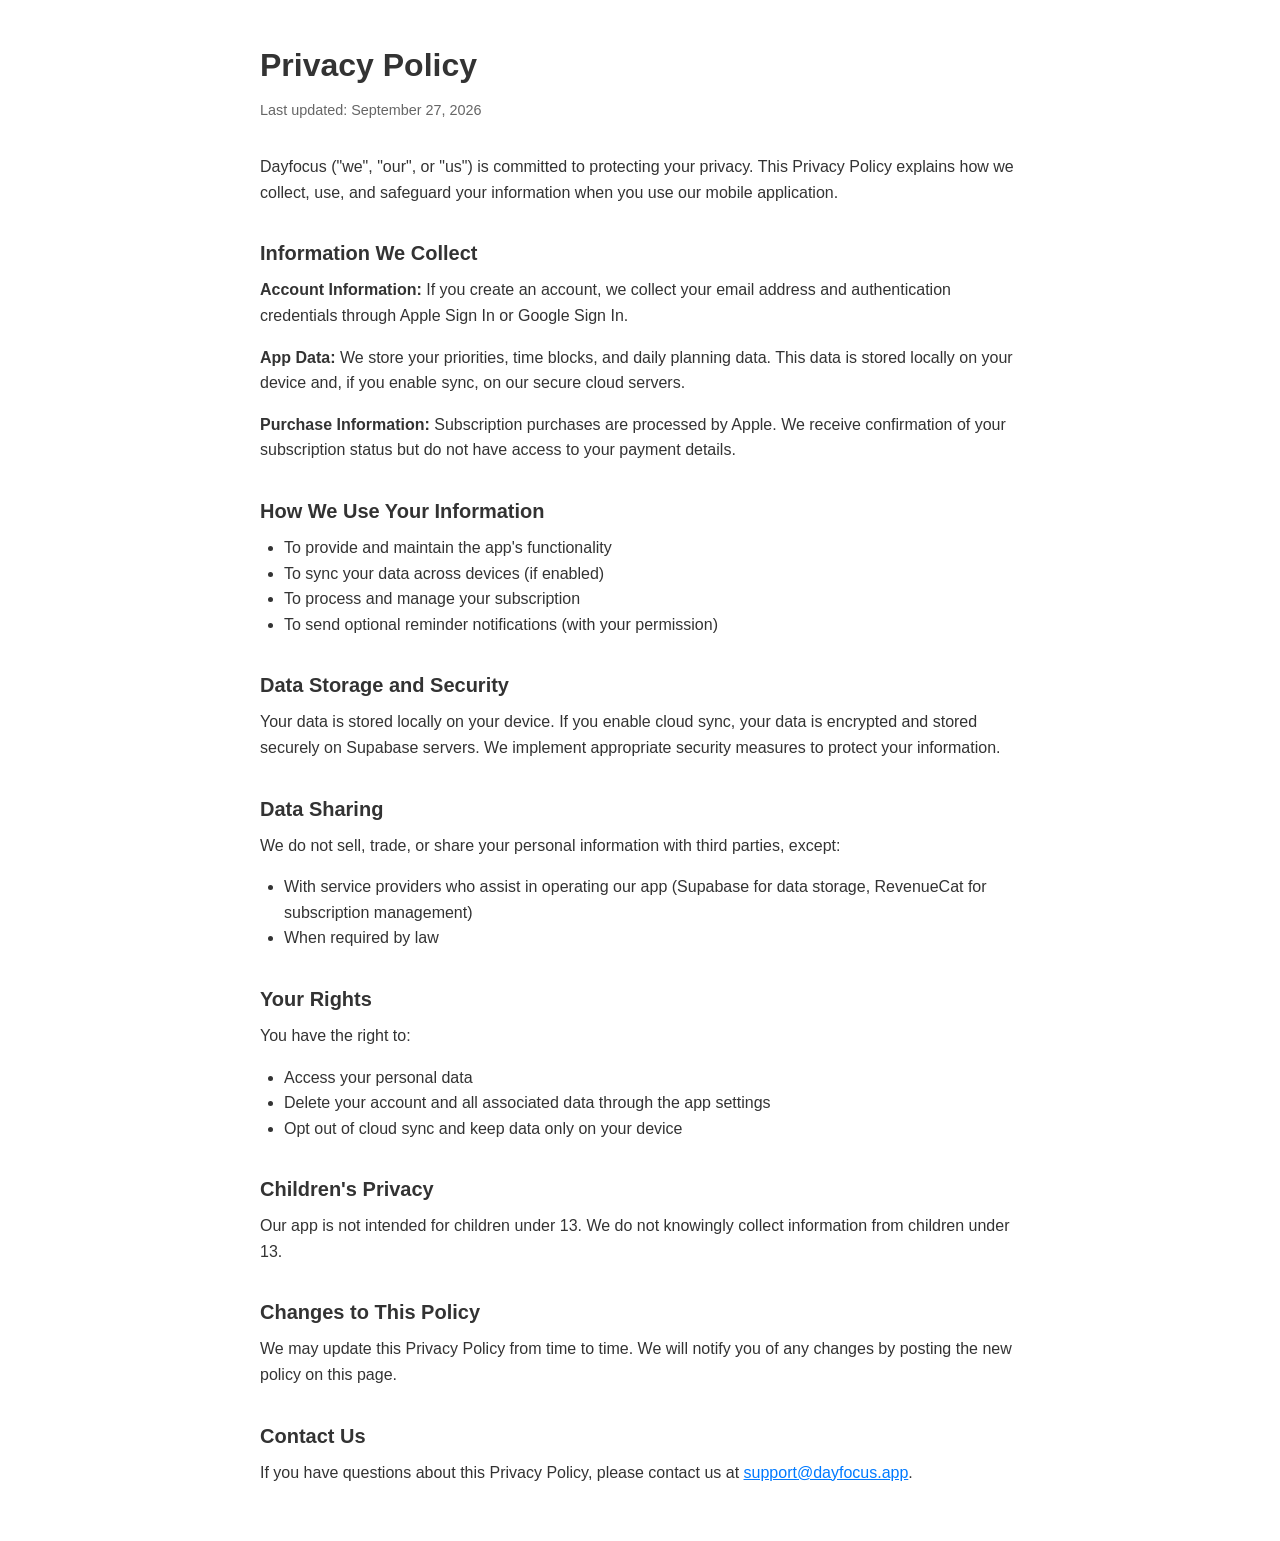
==== privacy.html @ 693f1d86 "Initial commit: privacy and terms pages" ====
<!DOCTYPE html>
<html lang="en">
<head>
  <meta charset="UTF-8">
  <meta name="viewport" content="width=device-width, initial-scale=1.0">
  <title>Privacy Policy - Dayfocus</title>
  <style>
    * { box-sizing: border-box; margin: 0; padding: 0; }
    body { font-family: -apple-system, BlinkMacSystemFont, 'Segoe UI', Roboto, sans-serif; line-height: 1.6; color: #333; max-width: 800px; margin: 0 auto; padding: 40px 20px; }
    h1 { font-size: 2rem; margin-bottom: 0.5rem; }
    h2 { font-size: 1.25rem; margin-top: 2rem; margin-bottom: 0.5rem; }
    p, ul { margin-bottom: 1rem; }
    ul { padding-left: 1.5rem; }
    .updated { color: #666; font-size: 0.9rem; margin-bottom: 2rem; }
    a { color: #007AFF; }
  </style>
</head>
<body>
  <h1>Privacy Policy</h1>
  <p class="updated">Last updated: September 27, 2026</p>

  <p>Dayfocus ("we", "our", or "us") is committed to protecting your privacy. This Privacy Policy explains how we collect, use, and safeguard your information when you use our mobile application.</p>

  <h2>Information We Collect</h2>
  <p><strong>Account Information:</strong> If you create an account, we collect your email address and authentication credentials through Apple Sign In or Google Sign In.</p>
  <p><strong>App Data:</strong> We store your priorities, time blocks, and daily planning data. This data is stored locally on your device and, if you enable sync, on our secure cloud servers.</p>
  <p><strong>Purchase Information:</strong> Subscription purchases are processed by Apple. We receive confirmation of your subscription status but do not have access to your payment details.</p>

  <h2>How We Use Your Information</h2>
  <ul>
    <li>To provide and maintain the app's functionality</li>
    <li>To sync your data across devices (if enabled)</li>
    <li>To process and manage your subscription</li>
    <li>To send optional reminder notifications (with your permission)</li>
  </ul>

  <h2>Data Storage and Security</h2>
  <p>Your data is stored locally on your device. If you enable cloud sync, your data is encrypted and stored securely on Supabase servers. We implement appropriate security measures to protect your information.</p>

  <h2>Data Sharing</h2>
  <p>We do not sell, trade, or share your personal information with third parties, except:</p>
  <ul>
    <li>With service providers who assist in operating our app (Supabase for data storage, RevenueCat for subscription management)</li>
    <li>When required by law</li>
  </ul>

  <h2>Your Rights</h2>
  <p>You have the right to:</p>
  <ul>
    <li>Access your personal data</li>
    <li>Delete your account and all associated data through the app settings</li>
    <li>Opt out of cloud sync and keep data only on your device</li>
  </ul>

  <h2>Children's Privacy</h2>
  <p>Our app is not intended for children under 13. We do not knowingly collect information from children under 13.</p>

  <h2>Changes to This Policy</h2>
  <p>We may update this Privacy Policy from time to time. We will notify you of any changes by posting the new policy on this page.</p>

  <h2>Contact Us</h2>
  <p>If you have questions about this Privacy Policy, please contact us at <a href="mailto:support@dayfocus.app">support@dayfocus.app</a>.</p>
</body>
</html>
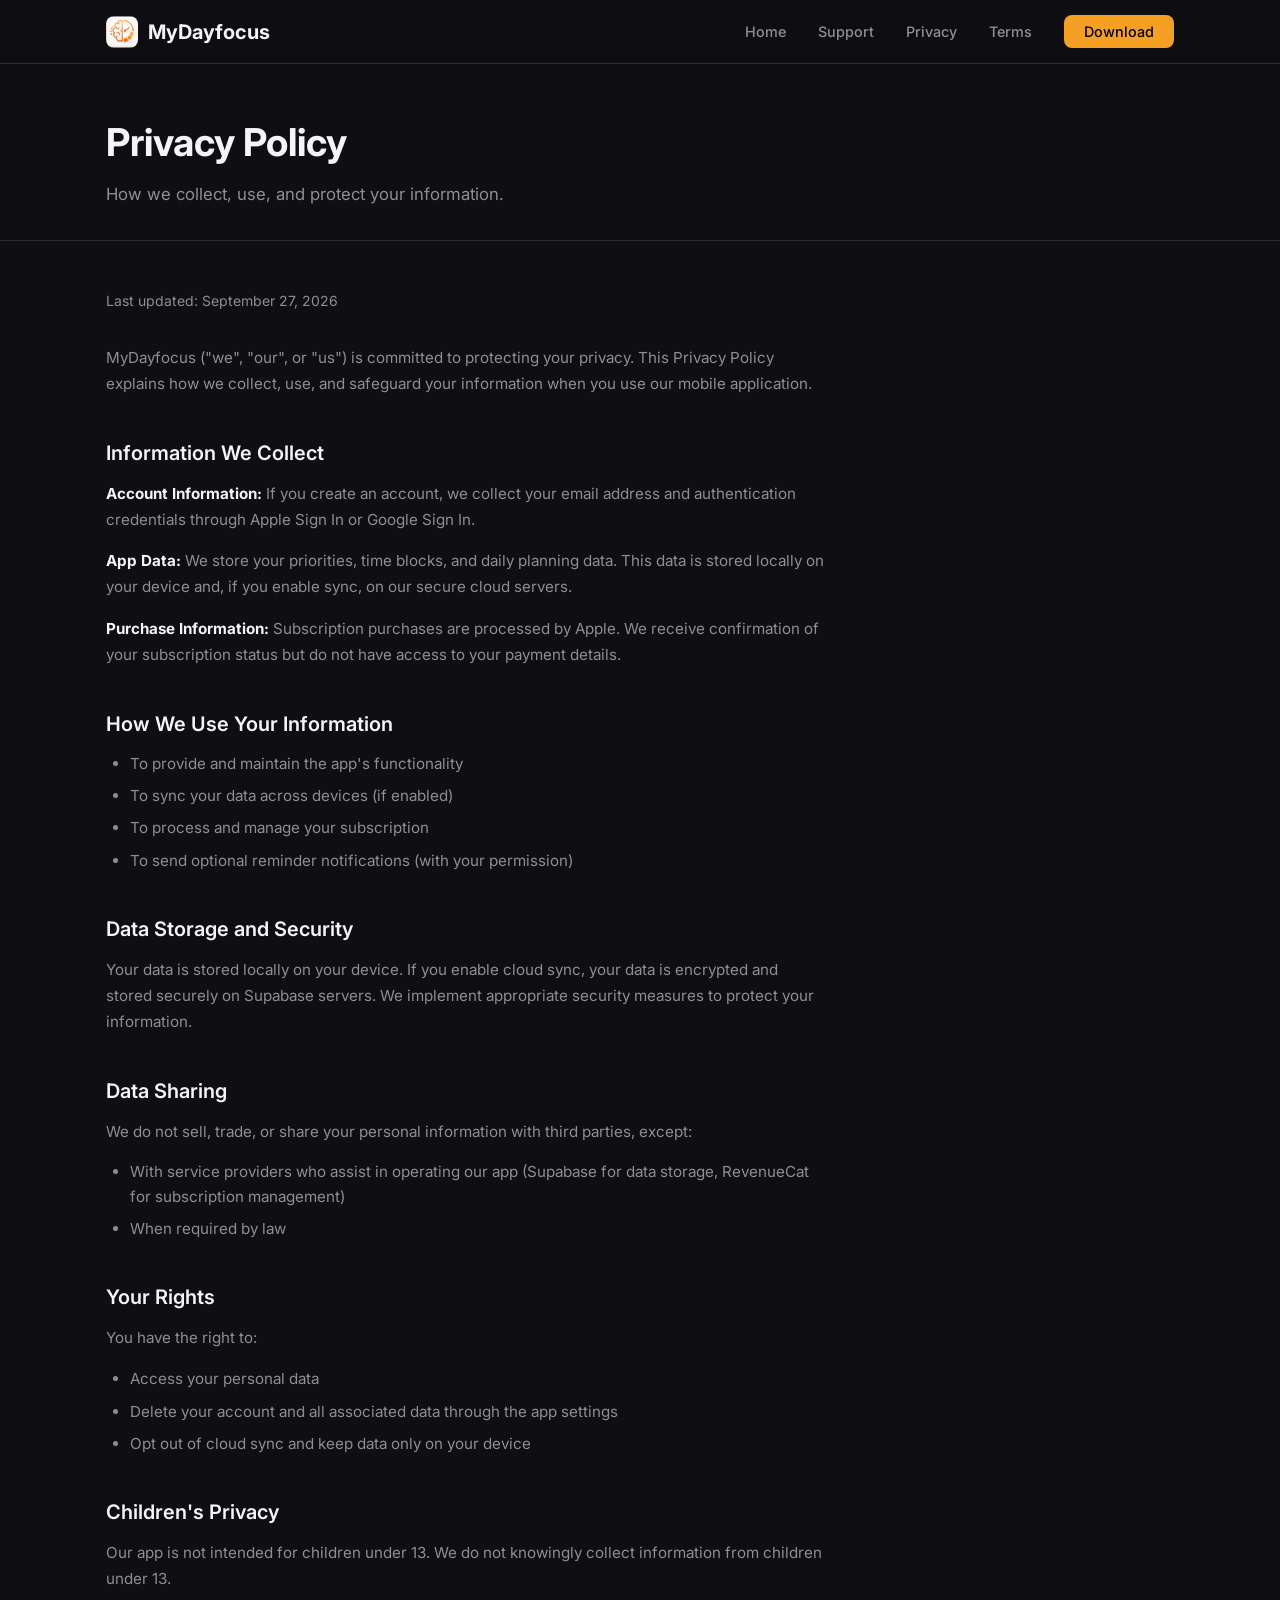
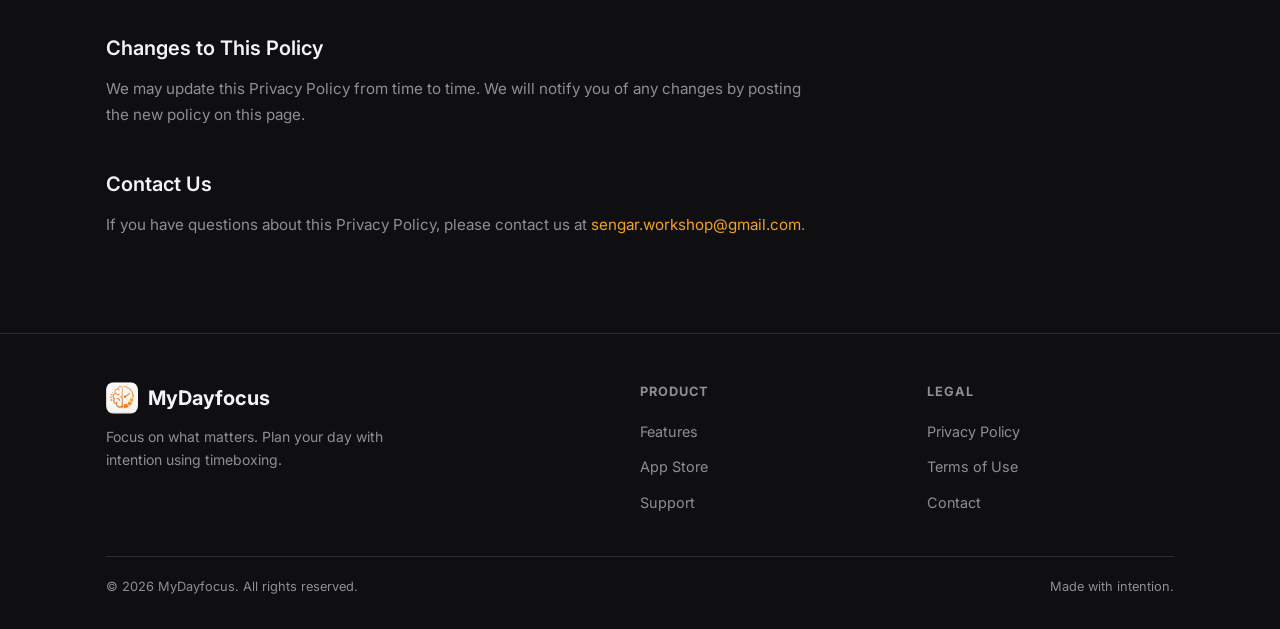
==== commit 0e040a4d: "Redesign website with dark theme landing page, support/FAQ, and revamped legal pages Co-Authored-By:" ====
--- a/privacy.html
+++ b/privacy.html
@@ -3,62 +3,136 @@
 <head>
   <meta charset="UTF-8">
   <meta name="viewport" content="width=device-width, initial-scale=1.0">
-  <title>Privacy Policy - Dayfocus</title>
-  <style>
-    * { box-sizing: border-box; margin: 0; padding: 0; }
-    body { font-family: -apple-system, BlinkMacSystemFont, 'Segoe UI', Roboto, sans-serif; line-height: 1.6; color: #333; max-width: 800px; margin: 0 auto; padding: 40px 20px; }
-    h1 { font-size: 2rem; margin-bottom: 0.5rem; }
-    h2 { font-size: 1.25rem; margin-top: 2rem; margin-bottom: 0.5rem; }
-    p, ul { margin-bottom: 1rem; }
-    ul { padding-left: 1.5rem; }
-    .updated { color: #666; font-size: 0.9rem; margin-bottom: 2rem; }
-    a { color: #007AFF; }
-  </style>
+  <title>Privacy Policy — MyDayfocus</title>
+  <meta name="description" content="Privacy Policy for MyDayfocus. Learn how we protect your data.">
+  <link rel="canonical" href="https://mydayfocus.com/privacy">
+  <meta property="og:type" content="website">
+  <meta property="og:url" content="https://mydayfocus.com/privacy">
+  <meta property="og:title" content="Privacy Policy — MyDayfocus">
+  <meta property="og:description" content="Learn how MyDayfocus protects your data and privacy.">
+  <meta property="og:image" content="https://mydayfocus.com/images/app-icon.png">
+  <meta name="twitter:card" content="summary">
+  <link rel="icon" type="image/png" href="/images/app-icon.png">
+  <link rel="apple-touch-icon" href="/images/app-icon.png">
+  <link rel="preconnect" href="https://fonts.googleapis.com">
+  <link rel="preconnect" href="https://fonts.gstatic.com" crossorigin>
+  <link href="https://fonts.googleapis.com/css2?family=Inter:wght@400;500;600;700;800&display=swap" rel="stylesheet">
+  <link rel="stylesheet" href="/css/style.css">
 </head>
 <body>
-  <h1>Privacy Policy</h1>
-  <p class="updated">Last updated: September 27, 2026</p>
 
-  <p>Dayfocus ("we", "our", or "us") is committed to protecting your privacy. This Privacy Policy explains how we collect, use, and safeguard your information when you use our mobile application.</p>
+  <!-- Navigation -->
+  <nav class="nav">
+    <div class="nav-inner">
+      <a href="/" class="nav-logo">
+        <img src="/images/app-icon.png" alt="MyDayfocus" width="32" height="32">
+        MyDayfocus
+      </a>
+      <button class="nav-toggle" aria-label="Toggle menu" aria-expanded="false">
+        <svg viewBox="0 0 24 24" fill="none" stroke="currentColor" stroke-width="2" stroke-linecap="round"><path d="M3 12h18M3 6h18M3 18h18"/></svg>
+      </button>
+      <ul class="nav-links">
+        <li><a href="/">Home</a></li>
+        <li><a href="/support">Support</a></li>
+        <li><a href="/privacy">Privacy</a></li>
+        <li><a href="/terms">Terms</a></li>
+        <li><a href="https://apps.apple.com/app/mydayfocus/id6799744631" class="nav-cta" target="_blank" rel="noopener">Download</a></li>
+      </ul>
+    </div>
+  </nav>
 
-  <h2>Information We Collect</h2>
-  <p><strong>Account Information:</strong> If you create an account, we collect your email address and authentication credentials through Apple Sign In or Google Sign In.</p>
-  <p><strong>App Data:</strong> We store your priorities, time blocks, and daily planning data. This data is stored locally on your device and, if you enable sync, on our secure cloud servers.</p>
-  <p><strong>Purchase Information:</strong> Subscription purchases are processed by Apple. We receive confirmation of your subscription status but do not have access to your payment details.</p>
+  <!-- Page Header -->
+  <div class="page-header">
+    <div class="container">
+      <h1>Privacy Policy</h1>
+      <p>How we collect, use, and protect your information.</p>
+    </div>
+  </div>
 
-  <h2>How We Use Your Information</h2>
-  <ul>
-    <li>To provide and maintain the app's functionality</li>
-    <li>To sync your data across devices (if enabled)</li>
-    <li>To process and manage your subscription</li>
-    <li>To send optional reminder notifications (with your permission)</li>
-  </ul>
+  <!-- Content -->
+  <div class="container">
+    <div class="legal-content">
+      <p class="updated">Last updated: September 27, 2026</p>
 
-  <h2>Data Storage and Security</h2>
-  <p>Your data is stored locally on your device. If you enable cloud sync, your data is encrypted and stored securely on Supabase servers. We implement appropriate security measures to protect your information.</p>
+      <p>MyDayfocus ("we", "our", or "us") is committed to protecting your privacy. This Privacy Policy explains how we collect, use, and safeguard your information when you use our mobile application.</p>
 
-  <h2>Data Sharing</h2>
-  <p>We do not sell, trade, or share your personal information with third parties, except:</p>
-  <ul>
-    <li>With service providers who assist in operating our app (Supabase for data storage, RevenueCat for subscription management)</li>
-    <li>When required by law</li>
-  </ul>
+      <h2>Information We Collect</h2>
+      <p><strong>Account Information:</strong> If you create an account, we collect your email address and authentication credentials through Apple Sign In or Google Sign In.</p>
+      <p><strong>App Data:</strong> We store your priorities, time blocks, and daily planning data. This data is stored locally on your device and, if you enable sync, on our secure cloud servers.</p>
+      <p><strong>Purchase Information:</strong> Subscription purchases are processed by Apple. We receive confirmation of your subscription status but do not have access to your payment details.</p>
 
-  <h2>Your Rights</h2>
-  <p>You have the right to:</p>
-  <ul>
-    <li>Access your personal data</li>
-    <li>Delete your account and all associated data through the app settings</li>
-    <li>Opt out of cloud sync and keep data only on your device</li>
-  </ul>
+      <h2>How We Use Your Information</h2>
+      <ul>
+        <li>To provide and maintain the app's functionality</li>
+        <li>To sync your data across devices (if enabled)</li>
+        <li>To process and manage your subscription</li>
+        <li>To send optional reminder notifications (with your permission)</li>
+      </ul>
 
-  <h2>Children's Privacy</h2>
-  <p>Our app is not intended for children under 13. We do not knowingly collect information from children under 13.</p>
+      <h2>Data Storage and Security</h2>
+      <p>Your data is stored locally on your device. If you enable cloud sync, your data is encrypted and stored securely on Supabase servers. We implement appropriate security measures to protect your information.</p>
 
-  <h2>Changes to This Policy</h2>
-  <p>We may update this Privacy Policy from time to time. We will notify you of any changes by posting the new policy on this page.</p>
+      <h2>Data Sharing</h2>
+      <p>We do not sell, trade, or share your personal information with third parties, except:</p>
+      <ul>
+        <li>With service providers who assist in operating our app (Supabase for data storage, RevenueCat for subscription management)</li>
+        <li>When required by law</li>
+      </ul>
 
-  <h2>Contact Us</h2>
-  <p>If you have questions about this Privacy Policy, please contact us at <a href="mailto:support@dayfocus.app">support@dayfocus.app</a>.</p>
+      <h2>Your Rights</h2>
+      <p>You have the right to:</p>
+      <ul>
+        <li>Access your personal data</li>
+        <li>Delete your account and all associated data through the app settings</li>
+        <li>Opt out of cloud sync and keep data only on your device</li>
+      </ul>
+
+      <h2>Children's Privacy</h2>
+      <p>Our app is not intended for children under 13. We do not knowingly collect information from children under 13.</p>
+
+      <h2>Changes to This Policy</h2>
+      <p>We may update this Privacy Policy from time to time. We will notify you of any changes by posting the new policy on this page.</p>
+
+      <h2>Contact Us</h2>
+      <p>If you have questions about this Privacy Policy, please contact us at <a href="mailto:sengar.workshop@gmail.com">sengar.workshop@gmail.com</a>.</p>
+    </div>
+  </div>
+
+  <!-- Footer -->
+  <footer class="footer">
+    <div class="container">
+      <div class="footer-inner">
+        <div class="footer-brand">
+          <a href="/" class="nav-logo">
+            <img src="/images/app-icon.png" alt="MyDayfocus" width="32" height="32">
+            MyDayfocus
+          </a>
+          <p>Focus on what matters. Plan your day with intention using timeboxing.</p>
+        </div>
+        <div>
+          <h4>Product</h4>
+          <ul class="footer-links">
+            <li><a href="/#features">Features</a></li>
+            <li><a href="https://apps.apple.com/app/mydayfocus/id6799744631" target="_blank" rel="noopener">App Store</a></li>
+            <li><a href="/support">Support</a></li>
+          </ul>
+        </div>
+        <div>
+          <h4>Legal</h4>
+          <ul class="footer-links">
+            <li><a href="/privacy">Privacy Policy</a></li>
+            <li><a href="/terms">Terms of Use</a></li>
+            <li><a href="mailto:sengar.workshop@gmail.com">Contact</a></li>
+          </ul>
+        </div>
+      </div>
+      <div class="footer-bottom">
+        <span>&copy; <span id="year">2026</span> MyDayfocus. All rights reserved.</span>
+        <span>Made with intention.</span>
+      </div>
+    </div>
+  </footer>
+
+  <script src="/js/main.js"></script>
 </body>
 </html>
--- a/css/style.css
+++ b/css/style.css
@@ -0,0 +1,799 @@
+:root {
+  --bg: #0F0F12;
+  --surface: #1C1C20;
+  --surface-2: #252529;
+  --border: #2E2E33;
+  --text: #F5F5F7;
+  --text-muted: #8E8E93;
+  --accent: #F5A023;
+  --accent-hover: #e6911a;
+  --accent-dim: rgba(245, 160, 35, 0.15);
+  --radius: 12px;
+  --max-width: 1100px;
+  --nav-height: 64px;
+}
+
+*, *::before, *::after {
+  box-sizing: border-box;
+  margin: 0;
+  padding: 0;
+}
+
+html {
+  scroll-behavior: smooth;
+  -webkit-text-size-adjust: 100%;
+}
+
+body {
+  font-family: 'Inter', -apple-system, BlinkMacSystemFont, 'Segoe UI', Roboto, sans-serif;
+  line-height: 1.6;
+  color: var(--text);
+  background: var(--bg);
+  -webkit-font-smoothing: antialiased;
+}
+
+a {
+  color: var(--accent);
+  text-decoration: none;
+  transition: color 0.2s;
+}
+
+a:hover {
+  color: var(--accent-hover);
+}
+
+img {
+  max-width: 100%;
+  height: auto;
+  display: block;
+}
+
+/* --- Container --- */
+.container {
+  max-width: var(--max-width);
+  margin: 0 auto;
+  padding: 0 16px;
+}
+
+/* --- Navigation --- */
+.nav {
+  position: fixed;
+  top: 0;
+  left: 0;
+  right: 0;
+  height: var(--nav-height);
+  background: rgba(15, 15, 18, 0.85);
+  backdrop-filter: blur(20px);
+  -webkit-backdrop-filter: blur(20px);
+  border-bottom: 1px solid var(--border);
+  z-index: 100;
+}
+
+.nav-inner {
+  max-width: var(--max-width);
+  margin: 0 auto;
+  padding: 0 16px;
+  height: 100%;
+  display: flex;
+  align-items: center;
+  justify-content: space-between;
+}
+
+.nav-logo {
+  display: flex;
+  align-items: center;
+  gap: 10px;
+  font-size: 1.25rem;
+  font-weight: 700;
+  color: var(--text);
+  text-decoration: none;
+}
+
+.nav-logo img {
+  width: 32px;
+  height: 32px;
+  border-radius: 8px;
+}
+
+.nav-links {
+  display: flex;
+  align-items: center;
+  gap: 32px;
+  list-style: none;
+}
+
+.nav-links a {
+  color: var(--text-muted);
+  font-size: 0.9rem;
+  font-weight: 500;
+  transition: color 0.2s;
+}
+
+.nav-links a:hover,
+.nav-links a.active {
+  color: var(--text);
+}
+
+.nav-cta {
+  background: var(--accent);
+  color: #000 !important;
+  padding: 8px 20px;
+  border-radius: 8px;
+  font-weight: 600;
+  font-size: 0.875rem;
+  transition: background 0.2s;
+}
+
+.nav-cta:hover {
+  background: var(--accent-hover);
+  color: #000 !important;
+}
+
+.nav-toggle {
+  display: none;
+  background: none;
+  border: none;
+  cursor: pointer;
+  padding: 4px;
+}
+
+.nav-toggle svg {
+  width: 24px;
+  height: 24px;
+  stroke: var(--text);
+}
+
+@media (max-width: 768px) {
+  .nav-toggle {
+    display: block;
+  }
+
+  .nav-links {
+    display: none;
+    position: absolute;
+    top: var(--nav-height);
+    left: 0;
+    right: 0;
+    flex-direction: column;
+    background: var(--surface);
+    border-bottom: 1px solid var(--border);
+    padding: 16px;
+    gap: 0;
+  }
+
+  .nav-links.open {
+    display: flex;
+  }
+
+  .nav-links li {
+    width: 100%;
+  }
+
+  .nav-links a {
+    display: block;
+    padding: 12px 0;
+    font-size: 1rem;
+  }
+
+  .nav-cta {
+    text-align: center;
+    margin-top: 8px;
+  }
+}
+
+/* --- Sections --- */
+.section {
+  padding: 80px 0;
+}
+
+.section-sm {
+  padding: 48px 0;
+}
+
+/* --- Hero --- */
+.hero {
+  padding-top: calc(var(--nav-height) + 80px);
+  padding-bottom: 80px;
+  text-align: center;
+  position: relative;
+  overflow: hidden;
+}
+
+.hero::before {
+  content: '';
+  position: absolute;
+  top: 0;
+  left: 50%;
+  transform: translateX(-50%);
+  width: 600px;
+  height: 600px;
+  background: radial-gradient(circle, rgba(245, 160, 35, 0.08) 0%, transparent 70%);
+  pointer-events: none;
+}
+
+.hero h1 {
+  font-size: clamp(2.25rem, 5vw, 3.5rem);
+  font-weight: 800;
+  line-height: 1.1;
+  margin-bottom: 20px;
+  letter-spacing: -0.02em;
+}
+
+.hero .subtitle {
+  font-size: clamp(1rem, 2vw, 1.25rem);
+  color: var(--text-muted);
+  max-width: 600px;
+  margin: 0 auto 40px;
+  line-height: 1.6;
+}
+
+.hero-cta {
+  display: flex;
+  align-items: center;
+  justify-content: center;
+  gap: 16px;
+  flex-wrap: wrap;
+}
+
+/* --- Buttons --- */
+.btn {
+  display: inline-flex;
+  align-items: center;
+  gap: 8px;
+  padding: 14px 28px;
+  border-radius: 10px;
+  font-size: 1rem;
+  font-weight: 600;
+  cursor: pointer;
+  border: none;
+  transition: all 0.2s;
+  text-decoration: none;
+}
+
+.btn-primary {
+  background: var(--accent);
+  color: #000;
+}
+
+.btn-primary:hover {
+  background: var(--accent-hover);
+  color: #000;
+}
+
+.btn-secondary {
+  background: transparent;
+  color: var(--text);
+  border: 1px solid var(--border);
+}
+
+.btn-secondary:hover {
+  border-color: var(--text-muted);
+  color: var(--text);
+}
+
+.btn-sm {
+  padding: 10px 20px;
+  font-size: 0.875rem;
+}
+
+/* --- App Store Badge --- */
+.appstore-badge {
+  display: inline-block;
+  height: 52px;
+  transition: opacity 0.2s;
+}
+
+.appstore-badge:hover {
+  opacity: 0.85;
+}
+
+.appstore-badge svg {
+  height: 52px;
+  width: auto;
+}
+
+/* --- Section Headers --- */
+.section-header {
+  text-align: center;
+  margin-bottom: 48px;
+}
+
+.section-header h2 {
+  font-size: clamp(1.5rem, 3vw, 2.25rem);
+  font-weight: 700;
+  margin-bottom: 12px;
+  letter-spacing: -0.01em;
+}
+
+.section-header p {
+  color: var(--text-muted);
+  max-width: 550px;
+  margin: 0 auto;
+  font-size: 1.05rem;
+}
+
+/* --- Steps --- */
+.steps {
+  display: grid;
+  grid-template-columns: repeat(3, 1fr);
+  gap: 24px;
+}
+
+.step {
+  text-align: center;
+  padding: 32px 20px;
+}
+
+.step-number {
+  display: inline-flex;
+  align-items: center;
+  justify-content: center;
+  width: 40px;
+  height: 40px;
+  background: var(--accent-dim);
+  color: var(--accent);
+  border-radius: 50%;
+  font-weight: 700;
+  font-size: 1rem;
+  margin-bottom: 16px;
+}
+
+.step-icon {
+  width: 48px;
+  height: 48px;
+  margin: 0 auto 16px;
+  color: var(--accent);
+}
+
+.step h3 {
+  font-size: 1.1rem;
+  font-weight: 600;
+  margin-bottom: 8px;
+}
+
+.step p {
+  color: var(--text-muted);
+  font-size: 0.9rem;
+}
+
+@media (max-width: 768px) {
+  .steps {
+    grid-template-columns: 1fr;
+    gap: 8px;
+  }
+}
+
+/* --- Feature Cards --- */
+.features-grid {
+  display: grid;
+  grid-template-columns: repeat(3, 1fr);
+  gap: 20px;
+}
+
+.feature-card {
+  background: var(--surface);
+  border: 1px solid var(--border);
+  border-radius: var(--radius);
+  padding: 28px 24px;
+  transition: border-color 0.2s;
+}
+
+.feature-card:hover {
+  border-color: var(--accent);
+}
+
+.feature-icon {
+  width: 40px;
+  height: 40px;
+  color: var(--accent);
+  margin-bottom: 16px;
+}
+
+.feature-card h3 {
+  font-size: 1.05rem;
+  font-weight: 600;
+  margin-bottom: 8px;
+}
+
+.feature-card p {
+  color: var(--text-muted);
+  font-size: 0.9rem;
+  line-height: 1.5;
+}
+
+.feature-badge {
+  display: inline-block;
+  font-size: 0.7rem;
+  font-weight: 600;
+  color: var(--accent);
+  background: var(--accent-dim);
+  padding: 2px 8px;
+  border-radius: 4px;
+  margin-left: 6px;
+  vertical-align: middle;
+}
+
+@media (max-width: 900px) {
+  .features-grid {
+    grid-template-columns: repeat(2, 1fr);
+  }
+}
+
+@media (max-width: 600px) {
+  .features-grid {
+    grid-template-columns: 1fr;
+  }
+}
+
+/* --- Pricing / Comparison --- */
+.pricing {
+  display: grid;
+  grid-template-columns: repeat(2, 1fr);
+  gap: 24px;
+  max-width: 800px;
+  margin: 0 auto;
+}
+
+.pricing-card {
+  background: var(--surface);
+  border: 1px solid var(--border);
+  border-radius: var(--radius);
+  padding: 32px 28px;
+}
+
+.pricing-card.featured {
+  border-color: var(--accent);
+  position: relative;
+}
+
+.pricing-label {
+  font-size: 0.75rem;
+  font-weight: 700;
+  text-transform: uppercase;
+  letter-spacing: 0.1em;
+  color: var(--accent);
+  margin-bottom: 8px;
+}
+
+.pricing-card h3 {
+  font-size: 1.5rem;
+  font-weight: 700;
+  margin-bottom: 4px;
+}
+
+.pricing-price {
+  color: var(--text-muted);
+  font-size: 0.9rem;
+  margin-bottom: 20px;
+}
+
+.pricing-list {
+  list-style: none;
+  display: flex;
+  flex-direction: column;
+  gap: 12px;
+}
+
+.pricing-list li {
+  display: flex;
+  align-items: flex-start;
+  gap: 10px;
+  font-size: 0.9rem;
+  color: var(--text-muted);
+}
+
+.pricing-list li svg {
+  flex-shrink: 0;
+  width: 18px;
+  height: 18px;
+  color: var(--accent);
+  margin-top: 2px;
+}
+
+@media (max-width: 600px) {
+  .pricing {
+    grid-template-columns: 1fr;
+  }
+}
+
+/* --- CTA Banner --- */
+.cta-banner {
+  text-align: center;
+  padding: 64px 0;
+  border-top: 1px solid var(--border);
+}
+
+.cta-banner h2 {
+  font-size: clamp(1.5rem, 3vw, 2rem);
+  font-weight: 700;
+  margin-bottom: 12px;
+}
+
+.cta-banner p {
+  color: var(--text-muted);
+  margin-bottom: 28px;
+  font-size: 1.05rem;
+}
+
+/* --- Footer --- */
+.footer {
+  border-top: 1px solid var(--border);
+  padding: 48px 0 32px;
+}
+
+.footer-inner {
+  display: grid;
+  grid-template-columns: 2fr 1fr 1fr;
+  gap: 40px;
+}
+
+.footer-brand p {
+  color: var(--text-muted);
+  font-size: 0.875rem;
+  margin-top: 12px;
+  max-width: 300px;
+}
+
+.footer h4 {
+  font-size: 0.8rem;
+  font-weight: 700;
+  text-transform: uppercase;
+  letter-spacing: 0.08em;
+  color: var(--text-muted);
+  margin-bottom: 16px;
+}
+
+.footer-links {
+  list-style: none;
+  display: flex;
+  flex-direction: column;
+  gap: 10px;
+}
+
+.footer-links a {
+  color: var(--text-muted);
+  font-size: 0.9rem;
+}
+
+.footer-links a:hover {
+  color: var(--text);
+}
+
+.footer-bottom {
+  margin-top: 40px;
+  padding-top: 20px;
+  border-top: 1px solid var(--border);
+  display: flex;
+  justify-content: space-between;
+  align-items: center;
+  font-size: 0.8rem;
+  color: var(--text-muted);
+}
+
+@media (max-width: 768px) {
+  .footer-inner {
+    grid-template-columns: 1fr;
+    gap: 32px;
+  }
+
+  .footer-bottom {
+    flex-direction: column;
+    gap: 8px;
+    text-align: center;
+  }
+}
+
+/* --- Page Header (for inner pages) --- */
+.page-header {
+  padding-top: calc(var(--nav-height) + 48px);
+  padding-bottom: 32px;
+  border-bottom: 1px solid var(--border);
+  margin-bottom: 48px;
+}
+
+.page-header h1 {
+  font-size: clamp(1.75rem, 3vw, 2.5rem);
+  font-weight: 700;
+  margin-bottom: 8px;
+}
+
+.page-header p {
+  color: var(--text-muted);
+  font-size: 1.05rem;
+}
+
+/* --- Legal / Content Pages --- */
+.legal-content {
+  max-width: 720px;
+  padding-bottom: 80px;
+}
+
+.legal-content .updated {
+  color: var(--text-muted);
+  font-size: 0.875rem;
+  margin-bottom: 32px;
+}
+
+.legal-content h2 {
+  font-size: 1.25rem;
+  font-weight: 600;
+  margin-top: 40px;
+  margin-bottom: 12px;
+  color: var(--text);
+}
+
+.legal-content p {
+  color: var(--text-muted);
+  margin-bottom: 16px;
+  font-size: 0.95rem;
+  line-height: 1.7;
+}
+
+.legal-content ul {
+  padding-left: 24px;
+  margin-bottom: 16px;
+}
+
+.legal-content li {
+  color: var(--text-muted);
+  margin-bottom: 8px;
+  font-size: 0.95rem;
+  line-height: 1.6;
+}
+
+.legal-content strong {
+  color: var(--text);
+}
+
+.legal-content a {
+  color: var(--accent);
+}
+
+/* --- FAQ --- */
+.faq-list {
+  max-width: 720px;
+  margin: 0 auto;
+  display: flex;
+  flex-direction: column;
+  gap: 8px;
+}
+
+.faq-item {
+  border: 1px solid var(--border);
+  border-radius: var(--radius);
+  overflow: hidden;
+}
+
+.faq-question {
+  width: 100%;
+  background: var(--surface);
+  border: none;
+  padding: 20px 24px;
+  text-align: left;
+  color: var(--text);
+  font-size: 1rem;
+  font-weight: 500;
+  cursor: pointer;
+  display: flex;
+  justify-content: space-between;
+  align-items: center;
+  gap: 16px;
+  font-family: inherit;
+  transition: background 0.2s;
+}
+
+.faq-question:hover {
+  background: var(--surface-2);
+}
+
+.faq-question svg {
+  flex-shrink: 0;
+  width: 20px;
+  height: 20px;
+  color: var(--text-muted);
+  transition: transform 0.3s;
+}
+
+.faq-item.open .faq-question svg {
+  transform: rotate(180deg);
+}
+
+.faq-answer {
+  max-height: 0;
+  overflow: hidden;
+  transition: max-height 0.3s ease;
+}
+
+.faq-answer-inner {
+  padding: 0 24px 20px;
+  color: var(--text-muted);
+  font-size: 0.95rem;
+  line-height: 1.7;
+}
+
+.faq-answer-inner a {
+  color: var(--accent);
+}
+
+/* --- Contact Form --- */
+.contact-form {
+  max-width: 600px;
+  margin: 0 auto;
+}
+
+.form-group {
+  margin-bottom: 20px;
+}
+
+.form-group label {
+  display: block;
+  font-size: 0.875rem;
+  font-weight: 500;
+  margin-bottom: 6px;
+  color: var(--text);
+}
+
+.form-group input,
+.form-group select,
+.form-group textarea {
+  width: 100%;
+  padding: 12px 16px;
+  background: var(--surface);
+  border: 1px solid var(--border);
+  border-radius: 8px;
+  color: var(--text);
+  font-size: 0.95rem;
+  font-family: inherit;
+  transition: border-color 0.2s;
+  appearance: none;
+}
+
+.form-group input:focus,
+.form-group select:focus,
+.form-group textarea:focus {
+  outline: none;
+  border-color: var(--accent);
+}
+
+.form-group textarea {
+  min-height: 140px;
+  resize: vertical;
+}
+
+.form-group select {
+  cursor: pointer;
+  background-image: url("data:image/svg+xml,%3Csvg xmlns='http://www.w3.org/2000/svg' width='12' height='12' viewBox='0 0 24 24' fill='none' stroke='%238E8E93' stroke-width='2'%3E%3Cpath d='M6 9l6 6 6-6'/%3E%3C/svg%3E");
+  background-repeat: no-repeat;
+  background-position: right 14px center;
+  padding-right: 40px;
+}
+
+.form-status {
+  padding: 12px 16px;
+  border-radius: 8px;
+  font-size: 0.9rem;
+  margin-bottom: 16px;
+  display: none;
+}
+
+.form-status.success {
+  display: block;
+  background: rgba(94, 158, 111, 0.15);
+  color: #5E9E6F;
+  border: 1px solid rgba(94, 158, 111, 0.3);
+}
+
+.form-status.error {
+  display: block;
+  background: rgba(224, 108, 108, 0.15);
+  color: #E06C6C;
+  border: 1px solid rgba(224, 108, 108, 0.3);
+}
+
+/* --- Utilities --- */
+.text-center { text-align: center; }
+.text-muted { color: var(--text-muted); }
+.mt-16 { margin-top: 16px; }
+.mt-24 { margin-top: 24px; }
+.mt-48 { margin-top: 48px; }
+.mb-16 { margin-bottom: 16px; }
